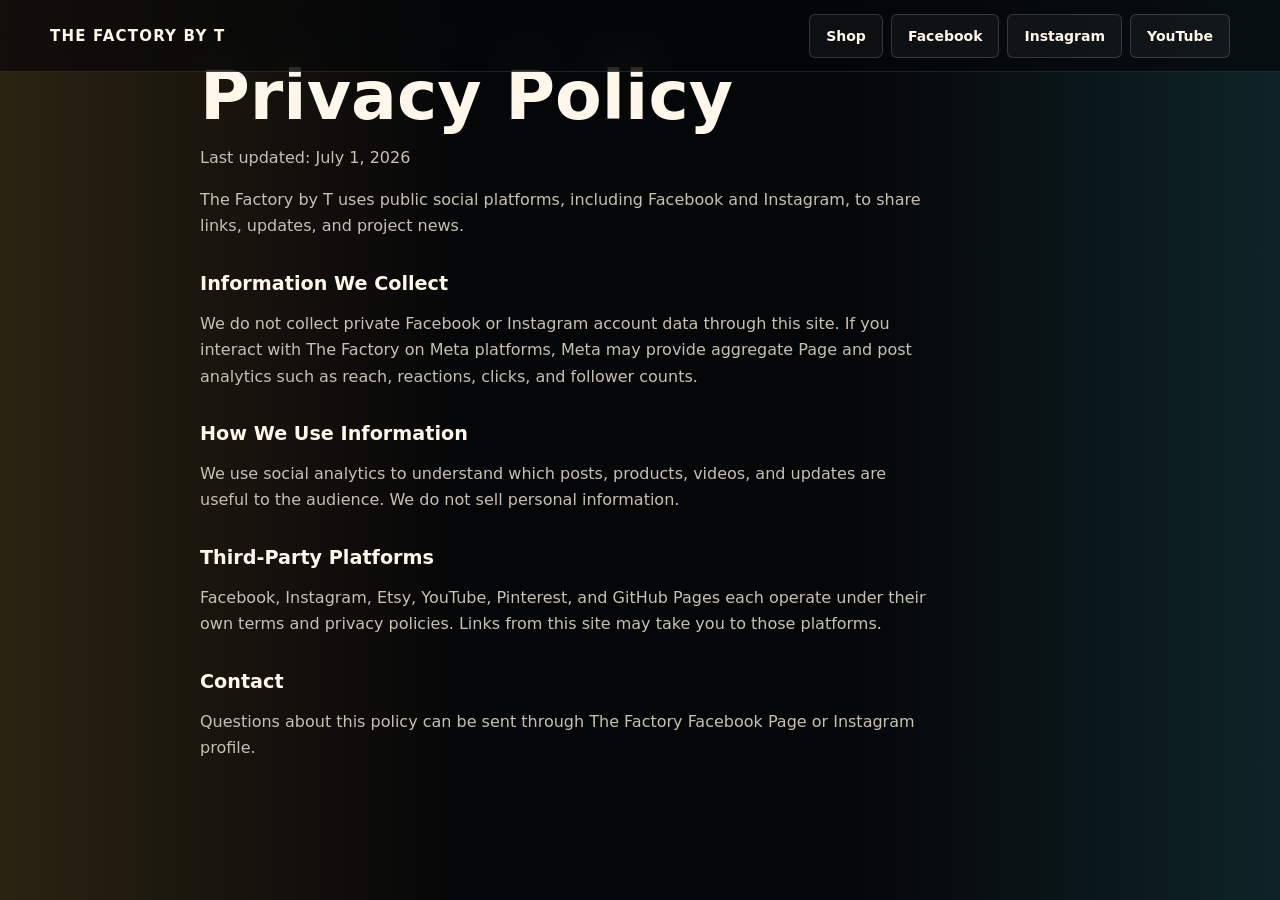
==== privacy.html @ 2acda375 "Add Meta app compliance pages" ====
<!doctype html>
<html lang="en">
  <head>
    <meta charset="utf-8">
    <meta name="viewport" content="width=device-width, initial-scale=1">
    <meta name="description" content="Privacy policy for The Factory by T.">
    <title>Privacy Policy | The Factory by T</title>
    <link rel="stylesheet" href="styles.css">
  </head>
  <body>
    <header class="topbar" aria-label="The Factory navigation">
      <a class="brand" href="https://htaed40.github.io/the-factory-by-t/">The Factory by T</a>
      <nav aria-label="Primary">
        <a href="https://www.etsy.com/shop/MadeOnI24">Shop</a>
        <a href="https://www.facebook.com/thefactorybyt">Facebook</a>
        <a href="https://www.instagram.com/thefactorybyt/">Instagram</a>
        <a href="https://www.youtube.com/@HistoryUnpacked26">YouTube</a>
      </nav>
    </header>
    <main class="policy-page">
      <h1>Privacy Policy</h1>
      <p>Last updated: July 1, 2026</p>
      <p>The Factory by T uses public social platforms, including Facebook and Instagram, to share links, updates, and project news.</p>
      <h2>Information We Collect</h2>
      <p>We do not collect private Facebook or Instagram account data through this site. If you interact with The Factory on Meta platforms, Meta may provide aggregate Page and post analytics such as reach, reactions, clicks, and follower counts.</p>
      <h2>How We Use Information</h2>
      <p>We use social analytics to understand which posts, products, videos, and updates are useful to the audience. We do not sell personal information.</p>
      <h2>Third-Party Platforms</h2>
      <p>Facebook, Instagram, Etsy, YouTube, Pinterest, and GitHub Pages each operate under their own terms and privacy policies. Links from this site may take you to those platforms.</p>
      <h2>Contact</h2>
      <p>Questions about this policy can be sent through The Factory Facebook Page or Instagram profile.</p>
    </main>
  </body>
</html>
---- styles.css ----
:root {
  color-scheme: dark;
  --bg: #050608;
  --ink: #fff7ea;
  --muted: #c8c0b3;
  --soft: rgba(255, 247, 234, 0.72);
  --line: rgba(255, 247, 234, 0.16);
  --panel: rgba(11, 14, 18, 0.82);
  --gold: #f1b944;
  --green: #68d56b;
  --cyan: #45d7e8;
  --red: #f16838;
}

* {
  box-sizing: border-box;
}

html {
  background: var(--bg);
}

body {
  min-height: 100vh;
  margin: 0;
  font-family:
    Inter, ui-sans-serif, system-ui, -apple-system, BlinkMacSystemFont, "Segoe UI",
    sans-serif;
  color: var(--ink);
  background:
    linear-gradient(90deg, rgba(241, 185, 68, 0.16), transparent 36%),
    linear-gradient(270deg, rgba(69, 215, 232, 0.14), transparent 34%),
    #050608;
}

body::before {
  position: fixed;
  inset: 0;
  z-index: -2;
  content: "";
  background:
    linear-gradient(rgba(255, 255, 255, 0.028) 1px, transparent 1px),
    linear-gradient(90deg, rgba(255, 255, 255, 0.028) 1px, transparent 1px);
  background-size: 56px 56px;
  mask-image: linear-gradient(to bottom, black, transparent 78%);
}

body::after {
  position: fixed;
  inset: 0;
  z-index: -1;
  content: "";
  background: linear-gradient(180deg, rgba(5, 6, 8, 0.14), #050608 86%);
  pointer-events: none;
}

a {
  color: inherit;
  text-decoration: none;
}

.topbar {
  position: fixed;
  top: 0;
  left: 0;
  right: 0;
  z-index: 10;
  display: flex;
  align-items: center;
  justify-content: space-between;
  gap: 24px;
  min-height: 72px;
  padding: 0 max(24px, calc((100vw - 1180px) / 2));
  border-bottom: 1px solid rgba(255, 247, 234, 0.1);
  background: rgba(5, 6, 8, 0.68);
  backdrop-filter: blur(18px);
}

.brand {
  font-size: 15px;
  font-weight: 800;
  letter-spacing: 0.08em;
  text-transform: uppercase;
}

nav {
  display: flex;
  flex-wrap: wrap;
  gap: 8px;
  justify-content: flex-end;
}

nav a,
.actions a {
  display: inline-flex;
  align-items: center;
  justify-content: center;
  min-height: 44px;
  border: 1px solid var(--line);
  border-radius: 6px;
  padding: 0 16px;
  font-size: 14px;
  font-weight: 800;
  background: rgba(255, 255, 255, 0.045);
  transition: transform 180ms ease, border-color 180ms ease, background 180ms ease;
}

nav a:hover,
.actions a:hover,
.lane:hover {
  transform: translateY(-2px);
  border-color: rgba(255, 247, 234, 0.34);
}

main {
  overflow: hidden;
}

.hero {
  position: relative;
  display: grid;
  align-items: center;
  min-height: 84vh;
  padding: 108px max(24px, calc((100vw - 1180px) / 2)) 70px;
}

.hero-art {
  position: absolute;
  top: 50%;
  right: max(24px, calc((100vw - 1180px) / 2 - 360px));
  width: min(720px, 58vw);
  transform: translateY(-50%);
  opacity: 0.84;
}

.hero-art img {
  display: block;
  width: 100%;
  filter: drop-shadow(0 40px 96px rgba(0, 0, 0, 0.72));
}

.hero-copy {
  position: relative;
  z-index: 1;
  width: min(670px, 100%);
}

.eyebrow {
  margin: 0 0 18px;
  color: var(--gold);
  font-size: 14px;
  font-weight: 900;
  letter-spacing: 0.14em;
  text-transform: uppercase;
}

h1 {
  max-width: 680px;
  margin: 0;
  font-size: clamp(46px, 6.4vw, 82px);
  line-height: 0.96;
  letter-spacing: 0;
  text-wrap: balance;
}

.summary {
  max-width: 680px;
  margin: 28px 0 0;
  color: var(--soft);
  font-size: clamp(18px, 2vw, 23px);
  line-height: 1.5;
}

.actions {
  display: flex;
  flex-wrap: wrap;
  gap: 12px;
  margin-top: 34px;
}

.actions a {
  min-height: 52px;
  padding: 0 20px;
}

.actions .primary {
  color: #15100a;
  border-color: var(--gold);
  background: var(--gold);
  box-shadow: 0 14px 38px rgba(241, 185, 68, 0.22);
}

.lanes {
  position: relative;
  z-index: 2;
  display: grid;
  grid-template-columns: repeat(5, minmax(0, 1fr));
  gap: 12px;
  width: min(1180px, calc(100% - 48px));
  margin: -62px auto 0;
}

.lane {
  display: flex;
  min-height: 188px;
  flex-direction: column;
  justify-content: space-between;
  border: 1px solid var(--line);
  border-radius: 8px;
  padding: 20px;
  background: var(--panel);
  box-shadow: 0 22px 70px rgba(0, 0, 0, 0.28);
  transition: transform 180ms ease, border-color 180ms ease, background 180ms ease;
}

.lane.feature {
  background:
    linear-gradient(135deg, rgba(241, 185, 68, 0.22), rgba(11, 14, 18, 0.88) 54%),
    var(--panel);
}

.lane.social {
  background:
    linear-gradient(135deg, rgba(69, 215, 232, 0.18), rgba(11, 14, 18, 0.88) 56%),
    var(--panel);
}

.lane span {
  color: var(--cyan);
  font-size: 12px;
  font-weight: 900;
  letter-spacing: 0.12em;
  text-transform: uppercase;
}

.lane.feature span {
  color: var(--gold);
}

.lane strong {
  display: block;
  margin-top: 22px;
  font-size: clamp(20px, 2vw, 26px);
  line-height: 1.08;
}

.lane small {
  display: block;
  margin-top: 18px;
  color: var(--muted);
  font-size: 14px;
  line-height: 1.35;
}

.note {
  display: grid;
  grid-template-columns: 220px 1fr;
  gap: 24px;
  width: min(1180px, calc(100% - 48px));
  margin: 18px auto 56px;
  border: 1px solid var(--line);
  border-radius: 8px;
  padding: 22px;
  background: rgba(255, 247, 234, 0.045);
}

.note p {
  margin: 0;
  color: var(--green);
  font-size: 13px;
  font-weight: 900;
  letter-spacing: 0.12em;
  text-transform: uppercase;
}

.note strong {
  font-size: clamp(18px, 2vw, 25px);
  line-height: 1.2;
}

.policy-page {
  width: min(880px, calc(100% - 40px));
  margin: 0 auto;
  padding: 4rem 0 5rem;
}

.policy-page h1 {
  margin: 0 0 0.75rem;
  font-size: clamp(2.25rem, 6vw, 4.25rem);
  line-height: 0.95;
}

.policy-page h2 {
  margin: 2rem 0 0.65rem;
  font-size: 1.2rem;
}

.policy-page p {
  max-width: 72ch;
  color: var(--muted);
  line-height: 1.65;
}

@media (prefers-reduced-motion: reduce) {
  *,
  *::before,
  *::after {
    scroll-behavior: auto !important;
    transition: none !important;
  }
}

@media (max-width: 980px) {
  .topbar {
    position: static;
    min-height: auto;
    align-items: flex-start;
    padding: 18px 18px 0;
    border-bottom: 0;
    background: transparent;
    backdrop-filter: none;
  }

  .hero {
    min-height: auto;
    padding: 42px 18px 76px;
  }

  .hero-art {
    top: 28px;
    right: -110px;
    width: min(520px, 86vw);
    transform: none;
    opacity: 0.42;
  }

  h1 {
    font-size: clamp(44px, 14vw, 72px);
  }

  .lanes {
    grid-template-columns: 1fr 1fr;
    width: calc(100% - 36px);
  }

  .note {
    grid-template-columns: 1fr;
    width: calc(100% - 36px);
  }
}

@media (max-width: 640px) {
  .topbar {
    display: block;
  }

  nav {
    justify-content: flex-start;
    margin-top: 14px;
  }

  nav a {
    min-height: 38px;
    padding: 0 12px;
  }

  .hero {
    padding-top: 38px;
  }

  .summary {
    font-size: 17px;
  }

  .actions a {
    width: 100%;
  }

  .lanes {
    grid-template-columns: 1fr;
  }

  .lane {
    min-height: 150px;
  }
}
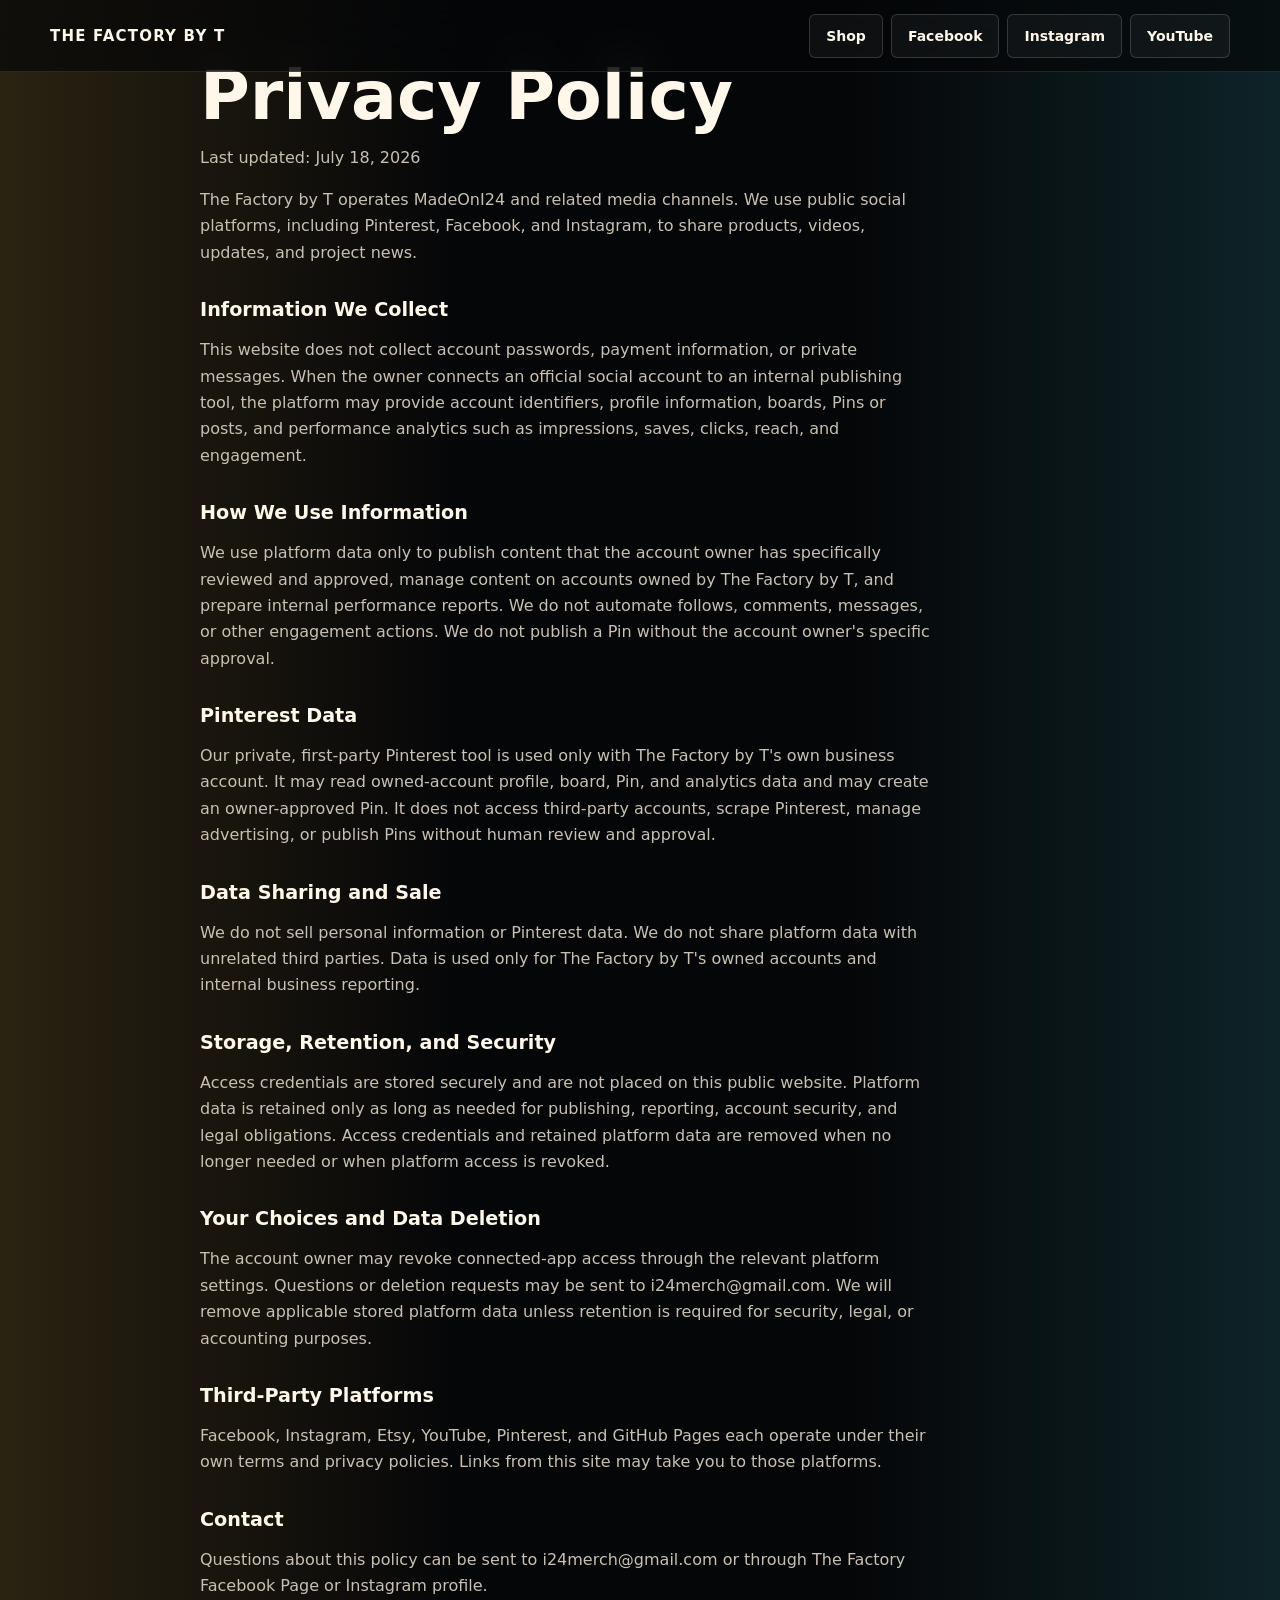
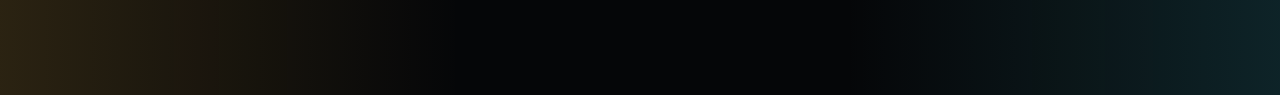
==== commit 7e061370: "Clarify privacy policy for Pinterest app" ====
--- a/privacy.html
+++ b/privacy.html
@@ -19,16 +19,24 @@
     </header>
     <main class="policy-page">
       <h1>Privacy Policy</h1>
-      <p>Last updated: July 1, 2026</p>
-      <p>The Factory by T uses public social platforms, including Facebook and Instagram, to share links, updates, and project news.</p>
+      <p>Last updated: July 18, 2026</p>
+      <p>The Factory by T operates MadeOnI24 and related media channels. We use public social platforms, including Pinterest, Facebook, and Instagram, to share products, videos, updates, and project news.</p>
       <h2>Information We Collect</h2>
-      <p>We do not collect private Facebook or Instagram account data through this site. If you interact with The Factory on Meta platforms, Meta may provide aggregate Page and post analytics such as reach, reactions, clicks, and follower counts.</p>
+      <p>This website does not collect account passwords, payment information, or private messages. When the owner connects an official social account to an internal publishing tool, the platform may provide account identifiers, profile information, boards, Pins or posts, and performance analytics such as impressions, saves, clicks, reach, and engagement.</p>
       <h2>How We Use Information</h2>
-      <p>We use social analytics to understand which posts, products, videos, and updates are useful to the audience. We do not sell personal information.</p>
+      <p>We use platform data only to publish content that the account owner has specifically reviewed and approved, manage content on accounts owned by The Factory by T, and prepare internal performance reports. We do not automate follows, comments, messages, or other engagement actions. We do not publish a Pin without the account owner's specific approval.</p>
+      <h2>Pinterest Data</h2>
+      <p>Our private, first-party Pinterest tool is used only with The Factory by T's own business account. It may read owned-account profile, board, Pin, and analytics data and may create an owner-approved Pin. It does not access third-party accounts, scrape Pinterest, manage advertising, or publish Pins without human review and approval.</p>
+      <h2>Data Sharing and Sale</h2>
+      <p>We do not sell personal information or Pinterest data. We do not share platform data with unrelated third parties. Data is used only for The Factory by T's owned accounts and internal business reporting.</p>
+      <h2>Storage, Retention, and Security</h2>
+      <p>Access credentials are stored securely and are not placed on this public website. Platform data is retained only as long as needed for publishing, reporting, account security, and legal obligations. Access credentials and retained platform data are removed when no longer needed or when platform access is revoked.</p>
+      <h2>Your Choices and Data Deletion</h2>
+      <p>The account owner may revoke connected-app access through the relevant platform settings. Questions or deletion requests may be sent to i24merch@gmail.com. We will remove applicable stored platform data unless retention is required for security, legal, or accounting purposes.</p>
       <h2>Third-Party Platforms</h2>
       <p>Facebook, Instagram, Etsy, YouTube, Pinterest, and GitHub Pages each operate under their own terms and privacy policies. Links from this site may take you to those platforms.</p>
       <h2>Contact</h2>
-      <p>Questions about this policy can be sent through The Factory Facebook Page or Instagram profile.</p>
+      <p>Questions about this policy can be sent to i24merch@gmail.com or through The Factory Facebook Page or Instagram profile.</p>
     </main>
   </body>
 </html>
